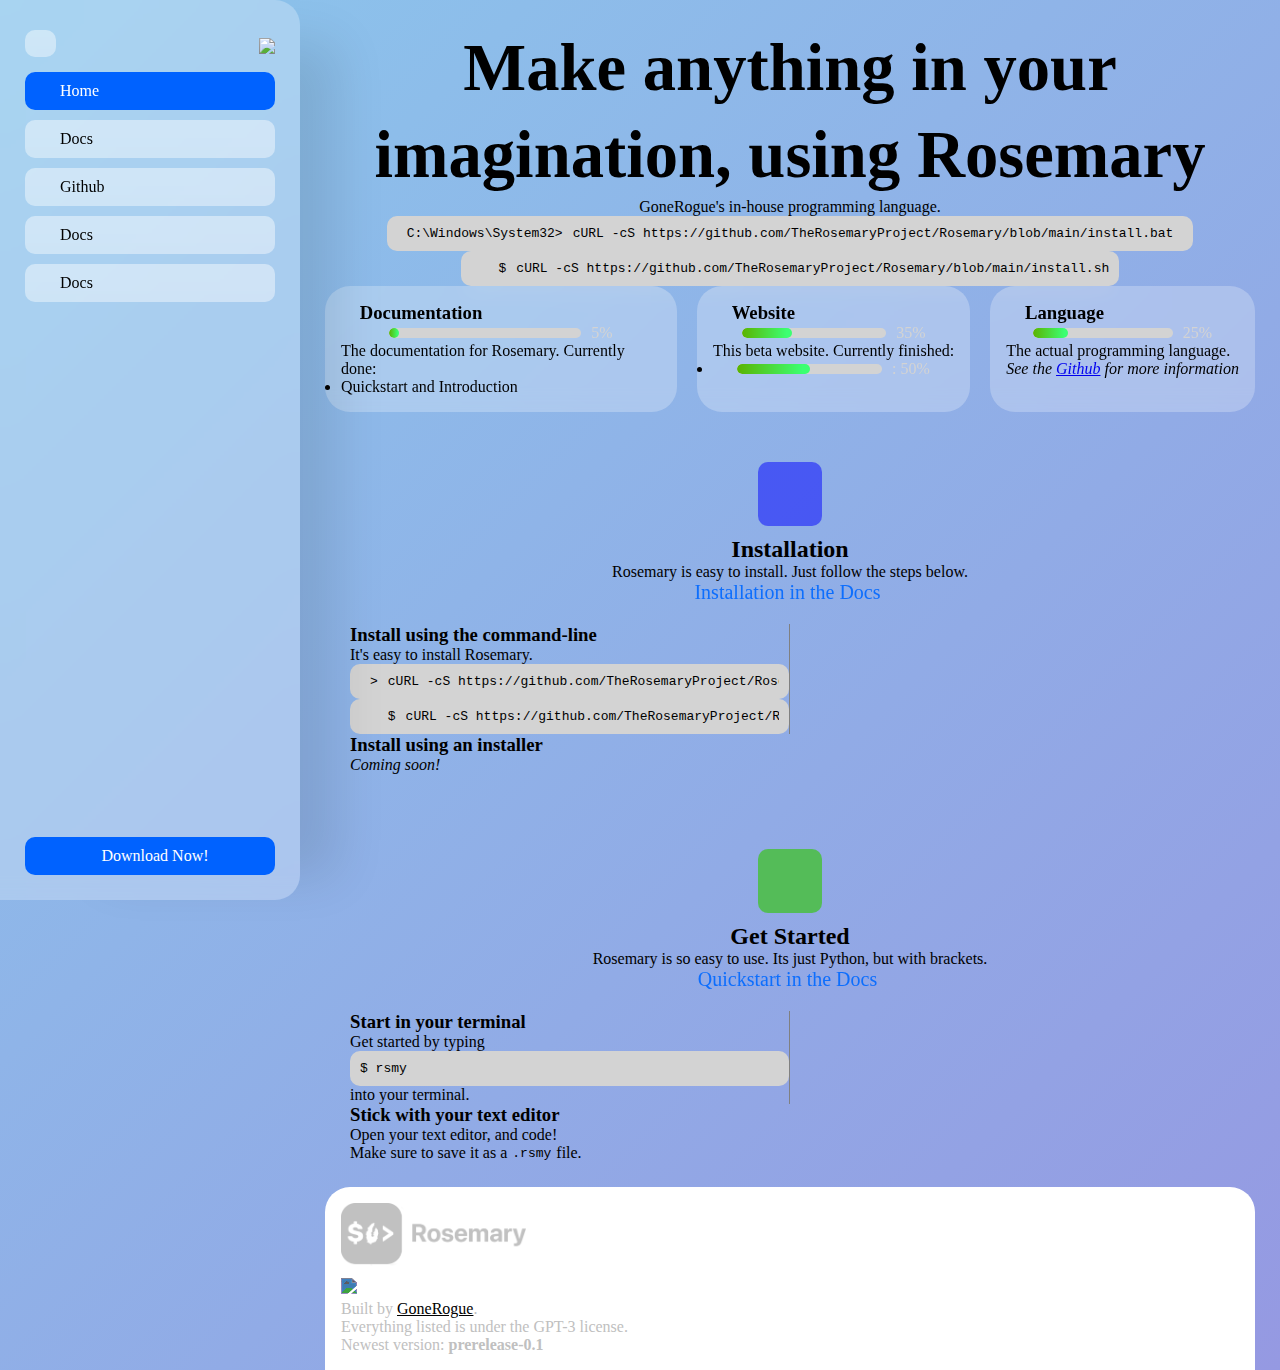
==== index.html @ 0853ffa3 "Make things portable and make docs index.html" ====
<!DOCTYPE html>
<html lang="en">
    <head>
        <title>RSMY Web Beta</title>
        <link href="https://cdn.jsdelivr.net/npm/bootstrap@5.3.0-alpha1/dist/css/bootstrap.min.css" rel="stylesheet" integrity="sha384-GLhlTQ8iRABdZLl6O3oVMWSktQOp6b7In1Zl3/Jr59b6EGGoI1aFkw7cmDA6j6gD" crossorigin="anonymous">
        <script src="https://ajax.googleapis.com/ajax/libs/jquery/3.4.1/jquery.min.js"></script>
        <script src="https://cdnjs.cloudflare.com/ajax/libs/popper.js/1.16.0/umd/popper.min.js"></script>
        <script src="https://kit.fontawesome.com/049529442a.js" crossorigin="anonymous"></script>
        <script src="main.js"></script>
        <script src="https://cdn.jsdelivr.net/npm/bootstrap@5.3.0-alpha1/dist/js/bootstrap.bundle.min.js" integrity="sha384-w76AqPfDkMBDXo30jS1Sgez6pr3x5MlQ1ZAGC+nuZB+EYdgRZgiwxhTBTkF7CXvN" crossorigin="anonymous"></script>
        <meta name="viewport" content="width=device-width, initial-scale=1">
        <link rel="stylesheet" href="style.css">
    </head>
    <body>
        <div class="topnav acrylic">
            <h2>Rosemary</h2>
            <div class="topnav-tray">
                <a class="nav-button acrylic active topnav-button" href="/">
                    <i class="fa-solid fa-house"></i>
                </a>
                <a class="nav-button acrylic topnav-button" href="/docs-html/index.html">
                    <i class="fa-solid fa-book"></i>
                </a>
                <a class="nav-button acrylic topnav-button">
                    <i class="fa-solid fa-book"></i>
                </a>
                <a class="nav-button acrylic topnav-button">
                    <i class="fa-solid fa-book"></i>
                </a>
                <a class="nav-button acrylic topnav-button">
                    <i class="fa-solid fa-book"></i>
                </a>
            </div>
        </div>
        <div class="sidenav acrylic">
            <div class="sidenav-cont">
                <img class="rsmy-favicon" src="favicon.png">
                <div style="display: flex; justify-content: space-between; align-items: center;">
                    <div class="nav-button acrylic menu-button" onclick="hideMenu();">
                        <i class="fa-solid fa-bars"></i>
                    </div>
                    <h1 class="rsmy-title" style="margin-bottom: 0;"><img src="logo.png" style="height: 64px;"></h1>
                </div>
                <a class="nav-button acrylic active" href="/">
                    <i class="fa-solid fa-house"></i><span class="text">Home</span>
                </a>
                <a class="nav-button acrylic docs-button">
                    <i class="fa-solid fa-book"></i><span class="text">Docs</span>
                </a>
                <a class="nav-button acrylic" src="https://github.com/TheRosemaryProject">
                    <i class="fa-brands fa-github"></i><span class="text">Github</span>
                </a>
                <a class="nav-button acrylic">
                    <i class="fa-solid fa-house"></i><span class="text">Docs</span>
                </a>
                <a class="nav-button acrylic">
                    <i class="fa-solid fa-house"></i><span class="text">Docs</span>
                </a>
            </div>

            <a class="nav-button active text-center download-button">
                <i class="fa-duotone fa-arrow-down-to-line"></i><span class="text">Download Now!</span>
            </a>
        </div>
        <div class="main">
            <div class="container" style="height: 100%; width: 100%; ">
                <div class="main-top">
                    <h1 class="text-center mb-3 fw-semibold" style="font-size: calc(1.525rem + 3.3vw); line-height: 1.3;">Make anything in your imagination, using Rosemary</h1>
                    <p class="text-center lead mb-4">GoneRogue's in-house programming language.</p>
                    <b class="not-supported">Your device is not supported. We support Linux, Windows and macOS.</b>
                    <b class="android">You are on Android. Rosemary does not work on Android.</b>
                    <b class="ios">You are on iOS. Try installing <a href="https://apps.apple.com/us/app/ish-shell/id1436902243">iSH</a> to run Rosemary. Install Rosemary on iSH by running the command below.</b>
                    <pre class="windows" style="gap: 0;"><i class="fa-brands fa-windows" style="margin-right: 10px;"></i> <span class="win-code-prefix">C:\Windows\System32</span>><code style="margin: 0 10px;">cURL -cS https://github.com/TheRosemaryProject/Rosemary/blob/main/install.bat</code></pre>
                    <pre class="unix"><i class="fa-brands fa-apple"></i><i class="fa-brands fa-linux"></i> $<code>cURL -cS https://github.com/TheRosemaryProject/Rosemary/blob/main/install.sh</code></pre>

                    <div class="progress-catalog">
                        <div class="progress-item acrylic">
                            <div class="progress-container">
                                <div class="progress-box">
                                    <h3>Documentation</h3>
                                    <div class="progress-bar-container">
                                        <div class="progress-bar">
                                            <div class="progress-complete progress-docs" style="width: 5%;"></div>
                                        </div>
                                        <span>5%</span>
                                    </div>
                                    <p>The documentation for Rosemary. Currently done:</p>
                                    <ul>
                                        <li><p>Quickstart and Introduction</p></li>
                                    </ul>
                                </div>
                            </div>
                        </div>
                        <div class="progress-item acrylic">
                            <div class="progress-container">
                                <div class="progress-box">
                                    <h3>Website</h3>
                                    <div class="progress-bar-container">
                                        <div class="progress-bar">
                                            <div class="progress-complete progress-docs" style="width: 35%;"></div>
                                        </div>
                                        <span>35%</span>
                                    </div>
                                    <p>This beta website. Currently finished:</p>
                                    <ul>
                                        <li>
                                            <div class="progress-bar-container">
                                                <div class="progress-bar">
                                                    <div class="progress-complete progress-docs" style="width: 50%;"></div>
                                                </div>
                                                <span><i class="fa-solid fa-house"></i>: 50%</span>
                                            </div>
                                        </li>
                                    </ul>
                                </div>
                            </div>
                        </div>
                        <div class="progress-item acrylic">
                            <div class="progress-container">
                                <div class="progress-box">
                                    <h3>Language</h3>
                                    <div class="progress-bar-container">
                                        <div class="progress-bar">
                                            <div class="progress-complete progress-docs" style="width: 25%;"></div>
                                        </div>
                                        <span>25%</span>
                                    </div>
                                    <p>The actual programming language.</p>
                                    <em>See the <a href="https://github.com/TheRosemaryProject/Rosemary">Github</a> for more information</em>
                                </div>
                            </div>
                        </div>
                    </div>
                </div>
                <div class="row" style="margin-top: 25px; padding: 25px;">
                    <div class="container text-center flex-center flex-column" style="margin-bottom: 20px;">
                        <div class="icon-container" style="background: rgba(0, 0, 255, var(--rsmy-logo-bg-opacity)); color: rgb(255, 255, 255);">
                            <i class="fa-duotone fa-folder-arrow-down"></i>   
                        </div>
                        <h2>Installation</h2>
                        <p>Rosemary is easy to install. Just follow the steps below.</p>
                        <a href="#" class="icon-link fw-semibold justify-content-center ps-md-4">Installation in the Docs    <i class="fa-solid fa-arrow-right icon-link-arrow"></i></a>
                    </div>
                    <div class="col-sm border-right">
                        <h2><i class="fa-regular fa-square-terminal"></i></h2>
                        <h3>Install using the command-line</h3>
                        <p>It's easy to install Rosemary.</p>
                        <pre><i class="fa-brands fa-windows"></i>><code>cURL -cS https://github.com/TheRosemaryProject/Rosemary/blob/main/install.bat</code></pre>
                        <pre><i class="fa-brands fa-apple"></i><i class="fa-brands fa-linux"></i> $<code>cURL -cS https://github.com/TheRosemaryProject/Rosemary/blob/main/install.sh</code></pre>
                    </div>
                    <div class="col-sm">
                        <h2><i class="fa-light fa-box-archive"></i></h2>
                        <h3>Install using an installer</h3>
                        <em>Coming soon!</em>
                    </div>
                </div>
                <div class="row" style="margin-top: 25px; padding: 25px;">
                    <div class="container text-center flex-center flex-column" style="margin-bottom: 20px;">
                        <div class="icon-container" style="background: rgba(69, 193, 53, calc(var(--rsmy-logo-bg-opacity) + 0.3)); color: rgb(255, 255, 255);">
                            <i class="fa-duotone fa-rectangle-code"></i>
                        </div>
                        <h2>Get Started</h2>
                        <p>Rosemary is so easy to use. Its just Python, but with brackets.</p>
                        <a href="#" class="icon-link fw-semibold justify-content-center ps-md-4">Quickstart in the Docs    <i class="fa-solid fa-arrow-right icon-link-arrow"></i></a>
                    </div>
                    <div class="col-sm border-right">
                        <h2><i class="fa-regular fa-square-terminal"></i></h2>
                        <h3>Start in your terminal</h3>
                        <p>Get started by typing <pre style="display: flex; justify-content: space-between;"><div style="display: flex;">$ <code>rsmy</code></div></pre> into your terminal.</p>
                        
                    </div>
                    <div class="col-sm">
                        <h2><i class="fa-solid fa-text-size"></i></h2>
                        <h3>Stick with your text editor</h3>
                        <p>Open your text editor, and code!</p>
                        <p style="display: flex; gap: 5px;">Make sure to save it as a <code style="dipslay: flex;">.rsmy</code> file.</p>
                    </div>
                </div>
                <footer class="rsmy-footer">
                    <div class="row footer-row" style="justify-content: space-between; width: 100%;">
                        <h2><a href="#"><img src="logo_greyscale.png" style="height: 64px; filter: invert(83%) sepia(1%) saturate(7426%) hue-rotate(200deg) brightness(129%) contrast(51%);"></a></h2>
                        <h2><a href="https://github.com/GoneRogueProductions"><img src="https://gonerogue.ml/safari-pinned-tab.svg" style="height: 64px; filter: invert(83%) sepia(1%) saturate(7426%) hue-rotate(200deg) brightness(129%) contrast(51%);"></a></h2>
                    </div>
                    <div class="row footer-row">
                        <div class="col-sm">
                            <p>Built by <a href="https://github.com/GoneRogueProductions">GoneRogue</a>.</p>
                            <p>Everything listed is under the GPT-3 license.</p>
                            <p>Newest version: <b>prerelease-0.1</b></p>
                        </div>
                    </div>
                </footer>
            </div>
        </div>

    </body>
</html>
---- style.css ----
:root {
    --rsmy-logo-bg-opacity: 0.5;
}

*,
*::after,
*::before {
    box-sizing: border-box;
}
code,pre {
    display: flex;
    align-items: center;
    justify-content: left;
    text-align:left;
    overflow:auto;
    max-width:100%;
}


.code-copy {

    font-size: 0.9rem;
    padding: 0.4rem;
    background-color: #cdcdcd;

    border: 1px solid lightgray;
    border-radius: 5px;
    transition: 0.2s;
}

.code-copy:hover {
    cursor: pointer;
    border: 1.5px solid lightgray;
}

body {
    object-fit: cover;
}

.sidenav {
    display: flex;
    position: fixed;
    padding: 25px;
    width: 300px;
    flex-direction: column;
    justify-content: space-between;
    background: rgb(240,240,240,0.8);
    border-radius: 0 25px 25px 0;
    box-shadow: 70px 10px 47px -33px rgba(0,0,0,0.1);
    transition: 0.2s;
    top: 0;
    left: 0;
    height: 100%;
    justify-content: space-between;

}

.sidenav-cont {
    display: flex;
    flex-direction: column;
    gap: 10px;
    width: 100%;
}
html,body {
    min-height: 100%;
    min-width: 100%;
}
* {
    box-sizing: border-box;
    margin: 0;
    padding: 0;
}

.nav-button {
    display: flex;
    gap: 10px;
    align-items: center;
    cursor: pointer;
    justify-content: left;
    border-radius: 10px;
    padding: 10px 25px;
    transition: 0.3s;
    width: 100%;
    background: white;
    color: black;
    text-decoration: none;
    overflow: hidden;
}

a.active,
div.active {
    background: rgb(0, 98, 255);
    color: white;
}

.nav-button:hover {
    box-shadow: 0 10px 30px rgba(0, 0, 0, 0.1), 0 1px 8px rgba(0, 0, 0, 0.2);
}
a.nav-button:active {
    box-shadow: none;
}

/* Microsoft Acrylic Effect */
.acrylic {
    /* Parent background + Gaussian blur */
    backdrop-filter: blur(10px);
    -webkit-backdrop-filter: blur(10px); /* Safari */
  
    /* Exclusion blend */
    background-blend-mode: exclusion;
  
    /* Color/tint overlay + Opacity */
    background: white;
    background: rgba(255, 255, 255, .25);
  
    /* Tiled noise texture 
    background-image: url([data-uri]);
    */
  }
  .text-center {
    justify-content: center;
  }

  .main {
    padding: 25px;
    padding-left: 325px;
    position: absolute;
    top: 0;
    left: 0;
    right: 0;
    height: auto;
    background-image: linear-gradient(135deg, rgb(139, 198, 236) 0%, rgb(149, 153, 226) 100%);
    padding-bottom: 0;
  }

  .main-top {
    display: flex;
    flex-direction: column;
    justify-content: center;
    align-items: center;
    text-align: center;
    width: 100%;
    height: 100%;
  }
  pre {
    background: lightgrey;
    border-radius: 10px;
    padding: 10px;
    color: black;
    overflow: initial;
    display: flex;
    gap: 10px;
  }
  .topnav {
    display: none;
  }

  .topnav,
  .sidenav {
    z-index: 2;
  }
  @media (prefers-color-scheme: dark) {
    body {
        background: darkslategray;
        color: white;
    }
    pre {
        color: white;
        background: darkslategray;
    }
    .code-copy {
        border: 1px solid gray;
        background: darkslategray;
        color: gray;
    }
    .main {
        background-image: linear-gradient(135deg, rgb(13, 42, 60) 0%, rgb(73, 75, 125) 100%);
    }

    .icon-link {
        color: rgb(110,168,254);
    }
    .icon-link:hover {
        color: rgba(158,197,254);
    }
    :root {
        --rsmy-logo-bg-opacity: 0.2;
    }
  }
  @media (max-width: 579px) {
    .main {
        padding-left: 25px;
        padding-top: 150px;
    }
    .sidenav {
        display: none;
    }
    .topnav {
        display: flex;
    }
    a.nav-button:active {
        box-shadow: 0 10px 30px rgba(0, 0, 0, 0.1), 0 1px 8px rgba(0, 0, 0, 0.2);
    }
  }
  @media (max-width: 720px) {
    .win-code-prefix {
        display: none;
    }
  }

  @media (max-height: 450px) {
    .sidenav {
        gap: 5px;
    }
  }
  @media (max-height: 400px) {
    .sidenav-cont h1 {
        font-size: 1.5rem;
        margin-bottom: 0;
    }
    .nav-button {
        padding: 5px 12.5px;
    }
  }
  @media (max-height: 330px) {
    .main {
        padding-left: 0;
    }
    .sidenav {
        display: none;
    }
    .topnav {
        display: flex;
    }
  }

  .topnav {
    border-radius: 10px;
    flex-direction: column;
    justify-content: center;
    align-content: center;
    text-align: center;
    padding: 20px 20px 20px 12px;
    position: fixed;
    top: 0;
    left: 0;
    right: 0;
    margin: 10px;
    box-shadow: 0 10px 30px rgba(0, 0, 0, 0.1), 0 1px 8px rgba(0, 0, 0, 0.2);
  }
  .topnav-tray {
    display: grid;
    grid-template-columns: auto auto auto auto auto;
    gap: 5px;
    justify-content: space-between;
    align-content: center;
    text-align: center;
  }

  .topnav-button {
    width: auto;
    height: auto;
    padding: 1.5vh 1.75vh!important;
  }
  .rsmy-favicon {
    display: none;
  }
  .menu-button {
    padding: 1.5vh 1.7vh!important;
    width: auto;
  }
  .mobile,
  .not-supported {
    display: none;
  }

  .flex-center {
    display: flex;
    justify-content: center;
    align-items: center;
  }
  .flex-column {
    flex-direction: column;
  }

  .icon-container {
    border-radius: 10px;
    font-size:calc(1.375rem + 1.5vw)!important;
    aspect-ratio: 1 / 1;
    width: 4rem;
    height: 4rem;
    display: flex;
    justify-content: center;
    align-items: center;
    margin-bottom: 10px;
  }

  .icon-link {
    display: flex;
    align-items: center;
    -webkit-backface-visibility: hidden;
    backface-visibility: hidden;
    color: rgba(var(--bs-link-color-rgb),var(--bs-link-opacity,1));
    transition: 0.2s;
    color: rgb(13,110,253);
    text-decoration: none;
    font-size: 20px;
    padding-left: 0!important;
    gap: 5px;
    text-decoration-color: rgba(13,110,253,0.5);
    text-decoration-color: rgba(13,110,253,0.5);
    text-underline-offset: 0.5rem;
    -webkit-text-decoration-color: rgba(13,110,253,0.5);
  }
  .icon-link:hover {
    text-decoration: underline;
    color: rgb(10,88,202);
    gap: 10px;
  }
  .icon-link:hover > .icon-link-arrow {
    color: rgb(57, 133, 247);
  }

  .border-right {
    width: 50%;
  }
  @media (min-width: 1000px) {
    .border-right {
        border-right: 1px solid gray;
    }
  }
  @media (max-width: 999px) {
    .col-sm {
        width: 100%;
        flex: initial!important;
        padding: 12px;
    }
    .border-right {
        border-bottom: 1px solid gray;
        width: 100%;
    }
  }

  .rsmy-footer {
    background: white;
    color: silver;
    padding: 1rem;
    border-radius: 25px 25px 0 0;
  }
  .footer-row > * {
    width: auto;
  }
  .footer-row .col-sm p {
    margin: 0;
  }
  .footer-row .col-sm p a {
    color: black;
  }

  .android,
  .ios {
    display: none;
  }

  .progress-catalog {
    width:100%;
    display:grid;
    grid-template-columns: auto auto auto;
    gap: 20px;
  }
  .progress-item {
    padding: 1rem;
    border-radius: 25px;
    text-align: left;
  }
  .progress-box h3 {
    padding-left:1em;
  }
  @media (max-width: 1050px) {
    .progress-catalog {
        grid-template-columns: auto;
    }
  }
  /* Progress bar */
  .progress-bar-container {
    display: flex;
    gap: 10px;
    color: lightgray;
    justify-content: center;
    align-items: center;
}
.progress-bar {
    height: 10px;
    border-radius: 5px;
    width: 60%;
    background: lightgray;
    overflow: hidden;
}
.progress-complete {    
    background: rgb(70,139,0);
    background: linear-gradient(90deg, rgb(90, 179, 1) 0%, rgba(60,255,114,1) 90%);
    height: 10px;
    border-radius: 5px;
}
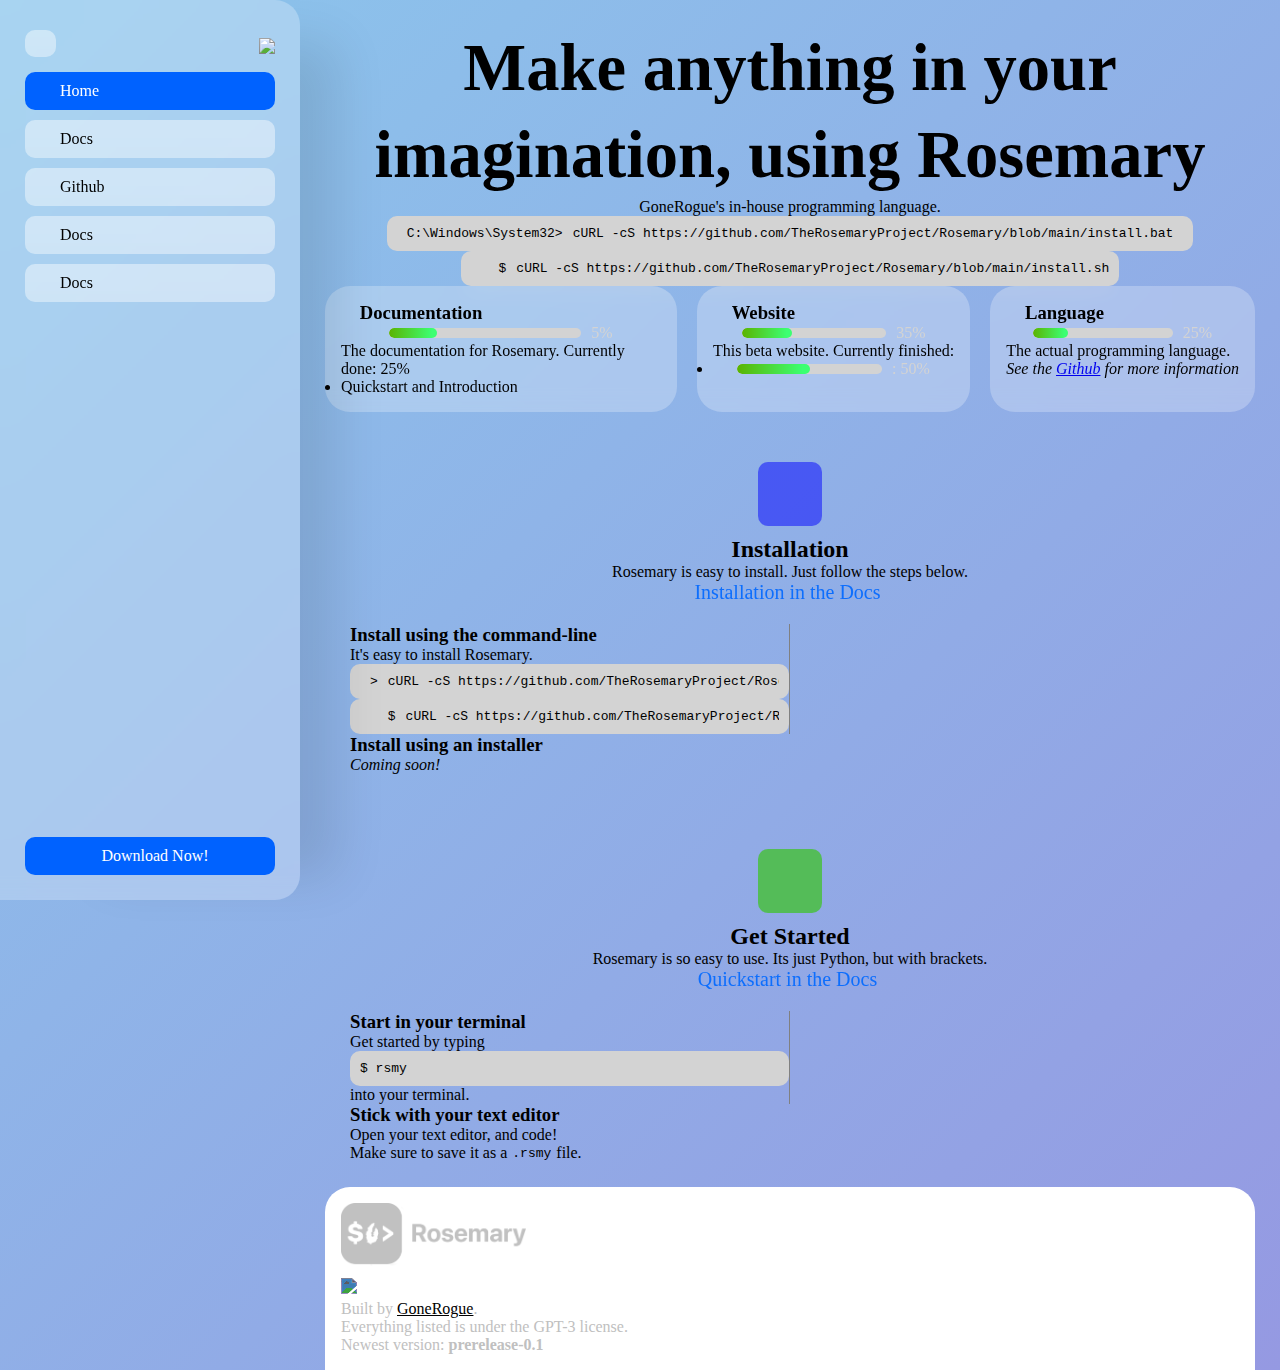
==== commit 13a7fd77: "Update index.html" ====
--- a/index.html
+++ b/index.html
@@ -44,7 +44,7 @@
                 <a class="nav-button acrylic active" href="/">
                     <i class="fa-solid fa-house"></i><span class="text">Home</span>
                 </a>
-                <a class="nav-button acrylic docs-button">
+                <a class="nav-button acrylic docs-button" href="/docs-html/index.html">
                     <i class="fa-solid fa-book"></i><span class="text">Docs</span>
                 </a>
                 <a class="nav-button acrylic" src="https://github.com/TheRosemaryProject">
@@ -80,11 +80,11 @@
                                     <h3>Documentation</h3>
                                     <div class="progress-bar-container">
                                         <div class="progress-bar">
-                                            <div class="progress-complete progress-docs" style="width: 5%;"></div>
+                                            <div class="progress-complete progress-docs" style="width: 25%;"></div>
                                         </div>
                                         <span>5%</span>
                                     </div>
-                                    <p>The documentation for Rosemary. Currently done:</p>
+                                    <p>The documentation for Rosemary. Currently done: 25%</p>
                                     <ul>
                                         <li><p>Quickstart and Introduction</p></li>
                                     </ul>
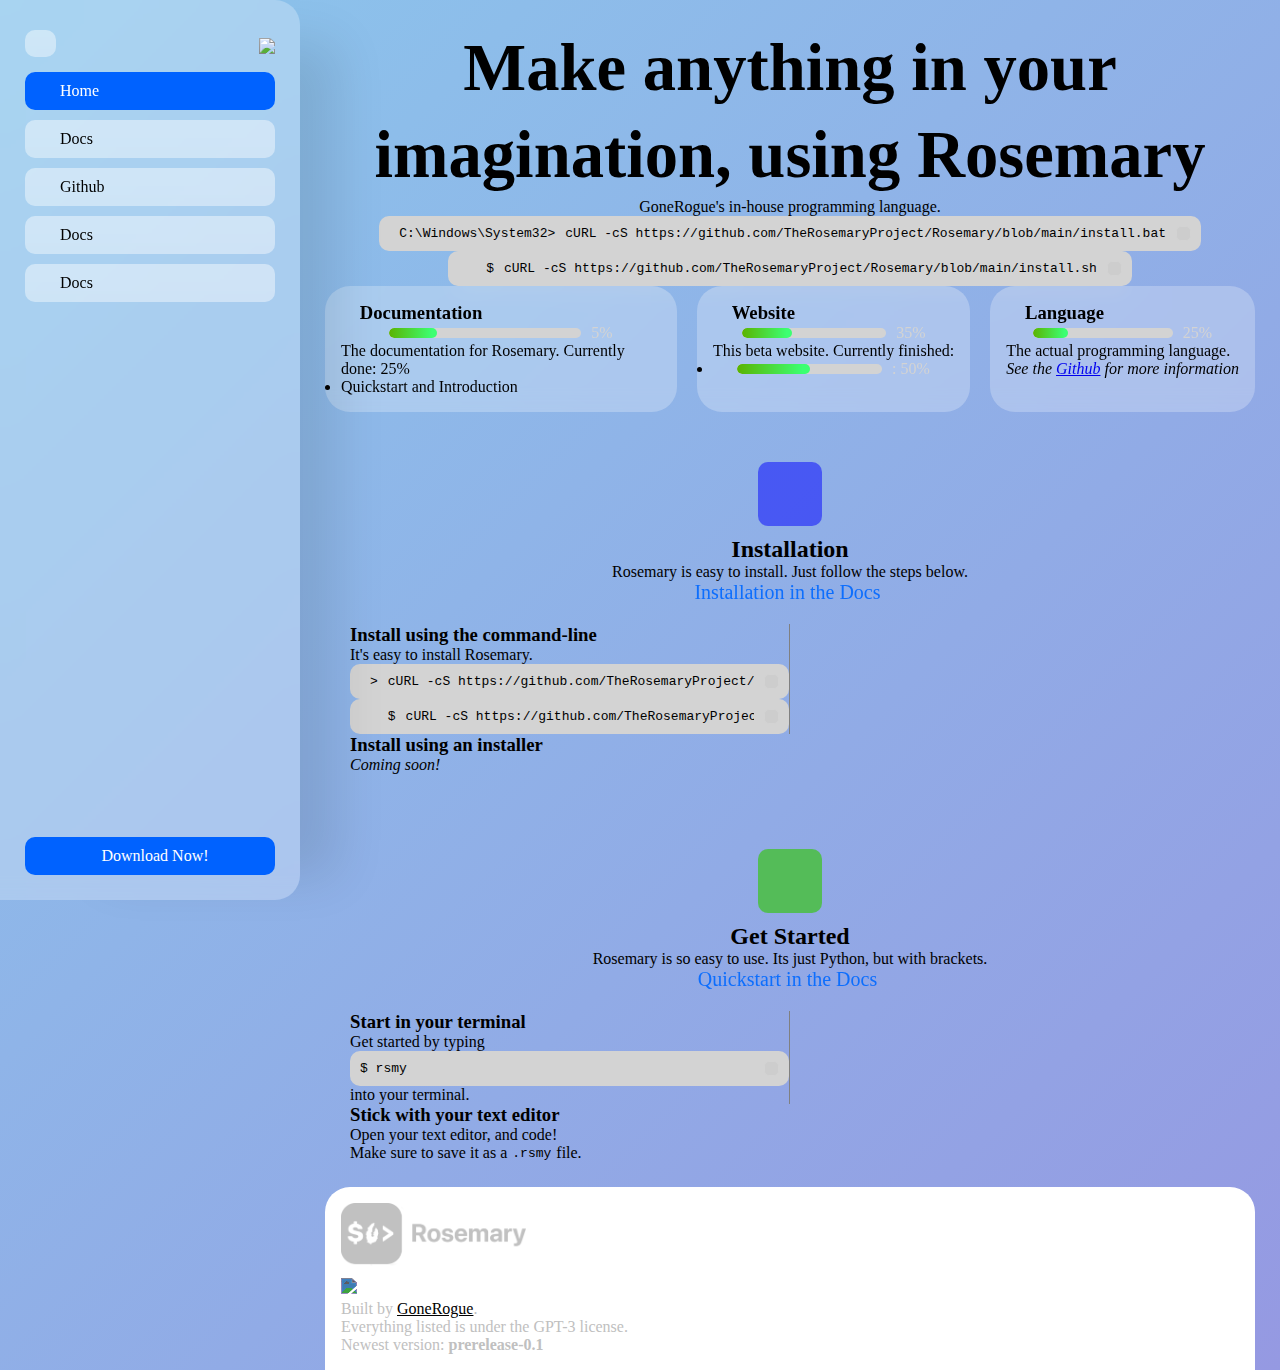
==== commit bf50d188: "Update index.html" ====
--- a/index.html
+++ b/index.html
@@ -6,7 +6,7 @@
         <script src="https://ajax.googleapis.com/ajax/libs/jquery/3.4.1/jquery.min.js"></script>
         <script src="https://cdnjs.cloudflare.com/ajax/libs/popper.js/1.16.0/umd/popper.min.js"></script>
         <script src="https://kit.fontawesome.com/049529442a.js" crossorigin="anonymous"></script>
-        <script src="main.js"></script>
+        <script src="/smooth-scroll.js"></script>
         <script src="https://cdn.jsdelivr.net/npm/bootstrap@5.3.0-alpha1/dist/js/bootstrap.bundle.min.js" integrity="sha384-w76AqPfDkMBDXo30jS1Sgez6pr3x5MlQ1ZAGC+nuZB+EYdgRZgiwxhTBTkF7CXvN" crossorigin="anonymous"></script>
         <meta name="viewport" content="width=device-width, initial-scale=1">
         <link rel="stylesheet" href="style.css">
@@ -191,6 +191,6 @@
                 </footer>
             </div>
         </div>
-
+        <script src="/main.js" defer></script>
     </body>
 </html>
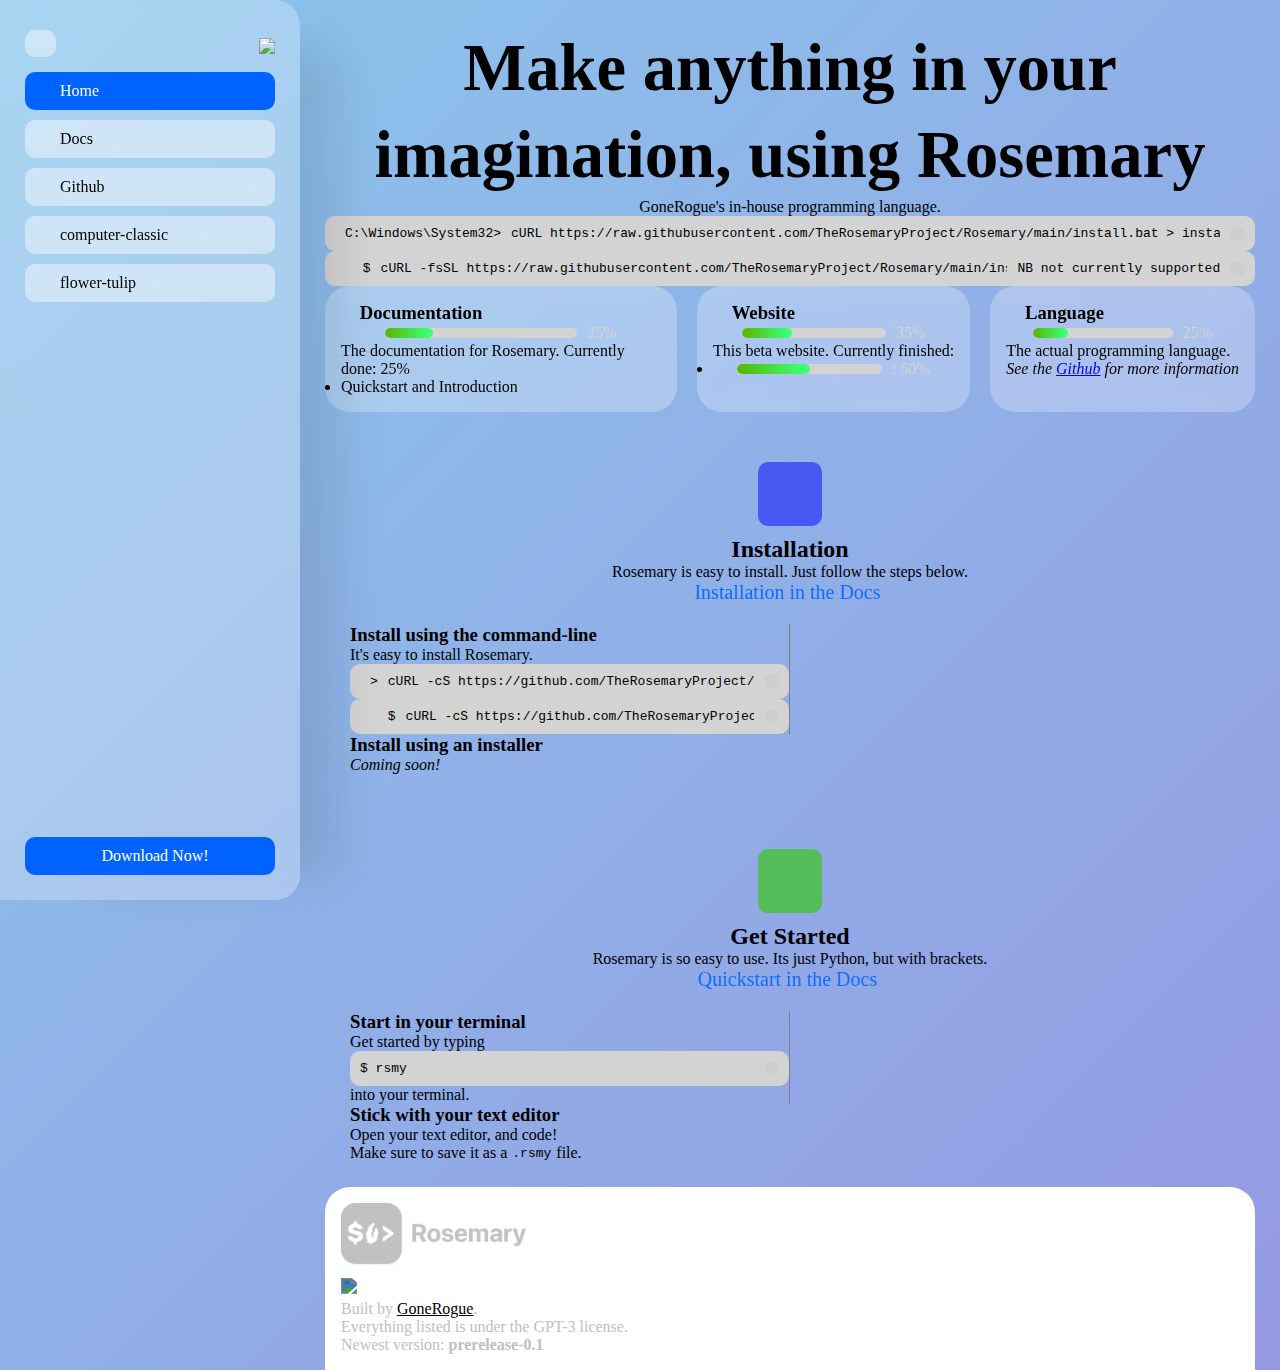
==== commit ff7b66b0: "Update index.html" ====
--- a/index.html
+++ b/index.html
@@ -6,7 +6,6 @@
         <script src="https://ajax.googleapis.com/ajax/libs/jquery/3.4.1/jquery.min.js"></script>
         <script src="https://cdnjs.cloudflare.com/ajax/libs/popper.js/1.16.0/umd/popper.min.js"></script>
         <script src="https://kit.fontawesome.com/049529442a.js" crossorigin="anonymous"></script>
-        <script src="/smooth-scroll.js"></script>
         <script src="https://cdn.jsdelivr.net/npm/bootstrap@5.3.0-alpha1/dist/js/bootstrap.bundle.min.js" integrity="sha384-w76AqPfDkMBDXo30jS1Sgez6pr3x5MlQ1ZAGC+nuZB+EYdgRZgiwxhTBTkF7CXvN" crossorigin="anonymous"></script>
         <meta name="viewport" content="width=device-width, initial-scale=1">
         <link rel="stylesheet" href="style.css">
@@ -16,19 +15,19 @@
             <h2>Rosemary</h2>
             <div class="topnav-tray">
                 <a class="nav-button acrylic active topnav-button" href="/">
-                    <i class="fa-solid fa-house"></i>
+                    <i class="fa-duotone fa-house"></i>
                 </a>
                 <a class="nav-button acrylic topnav-button" href="/docs-html/index.html">
-                    <i class="fa-solid fa-book"></i>
+                    <i class="fa-duotone fa-book"></i>
                 </a>
                 <a class="nav-button acrylic topnav-button">
-                    <i class="fa-solid fa-book"></i>
+                    <i class="fa-brands fa-github"></i>
                 </a>
                 <a class="nav-button acrylic topnav-button">
-                    <i class="fa-solid fa-book"></i>
+                    <i class="fa-duotone fa-computer-classic"></i>
                 </a>
                 <a class="nav-button acrylic topnav-button">
-                    <i class="fa-solid fa-book"></i>
+                    <i class="fa-duotone fa-flower-tulip"></i>
                 </a>
             </div>
         </div>
@@ -42,19 +41,19 @@
                     <h1 class="rsmy-title" style="margin-bottom: 0;"><img src="logo.png" style="height: 64px;"></h1>
                 </div>
                 <a class="nav-button acrylic active" href="/">
-                    <i class="fa-solid fa-house"></i><span class="text">Home</span>
+                    <i class="fa-duotone fa-house"></i><span class="text">Home</span>
                 </a>
                 <a class="nav-button acrylic docs-button" href="/docs-html/index.html">
-                    <i class="fa-solid fa-book"></i><span class="text">Docs</span>
+                    <i class="fa-duotone fa-book"></i><span class="text">Docs</span>
                 </a>
                 <a class="nav-button acrylic" src="https://github.com/TheRosemaryProject">
                     <i class="fa-brands fa-github"></i><span class="text">Github</span>
                 </a>
                 <a class="nav-button acrylic">
-                    <i class="fa-solid fa-house"></i><span class="text">Docs</span>
+                    <i class="fa-duotone fa-computer-classic"></i><span class="text">computer-classic</span>
                 </a>
                 <a class="nav-button acrylic">
-                    <i class="fa-solid fa-house"></i><span class="text">Docs</span>
+                    <i class="fa-duotone fa-flower-tulip"></i><span class="text">flower-tulip</span>
                 </a>
             </div>
 
@@ -68,10 +67,10 @@
                     <h1 class="text-center mb-3 fw-semibold" style="font-size: calc(1.525rem + 3.3vw); line-height: 1.3;">Make anything in your imagination, using Rosemary</h1>
                     <p class="text-center lead mb-4">GoneRogue's in-house programming language.</p>
                     <b class="not-supported">Your device is not supported. We support Linux, Windows and macOS.</b>
-                    <b class="android">You are on Android. Rosemary does not work on Android.</b>
+                    <b class="android">You are on Android. Try Termux or a similar terminal emulator, then follow the commands for a Unix-based operating system.</b>
                     <b class="ios">You are on iOS. Try installing <a href="https://apps.apple.com/us/app/ish-shell/id1436902243">iSH</a> to run Rosemary. Install Rosemary on iSH by running the command below.</b>
-                    <pre class="windows" style="gap: 0;"><i class="fa-brands fa-windows" style="margin-right: 10px;"></i> <span class="win-code-prefix">C:\Windows\System32</span>><code style="margin: 0 10px;">cURL -cS https://github.com/TheRosemaryProject/Rosemary/blob/main/install.bat</code></pre>
-                    <pre class="unix"><i class="fa-brands fa-apple"></i><i class="fa-brands fa-linux"></i> $<code>cURL -cS https://github.com/TheRosemaryProject/Rosemary/blob/main/install.sh</code></pre>
+                    <pre class="windows" style="gap: 0;"><i class="fa-brands fa-windows" style="margin-right: 10px;"></i> <span class="win-code-prefix">C:\Windows\System32</span>><code style="margin: 0 10px;">cURL https://raw.githubusercontent.com/TheRosemaryProject/Rosemary/main/install.bat > install.bat;.\install</code></pre>
+                    <pre class="unix"><i class="fa-brands fa-apple"></i><i class="fa-brands fa-linux"></i> $<code>cURL -fsSL https://raw.githubusercontent.com/TheRosemaryProject/Rosemary/main/install.sh</code>NB not currently supported</pre>
 
                     <div class="progress-catalog">
                         <div class="progress-item acrylic">
@@ -82,7 +81,7 @@
                                         <div class="progress-bar">
                                             <div class="progress-complete progress-docs" style="width: 25%;"></div>
                                         </div>
-                                        <span>5%</span>
+                                        <span>25%</span>
                                     </div>
                                     <p>The documentation for Rosemary. Currently done: 25%</p>
                                     <ul>
@@ -142,14 +141,14 @@
                         <a href="#" class="icon-link fw-semibold justify-content-center ps-md-4">Installation in the Docs    <i class="fa-solid fa-arrow-right icon-link-arrow"></i></a>
                     </div>
                     <div class="col-sm border-right">
-                        <h2><i class="fa-regular fa-square-terminal"></i></h2>
+                        <h2><i class="fa-duotone fa-square-terminal"></i></h2>
                         <h3>Install using the command-line</h3>
                         <p>It's easy to install Rosemary.</p>
                         <pre><i class="fa-brands fa-windows"></i>><code>cURL -cS https://github.com/TheRosemaryProject/Rosemary/blob/main/install.bat</code></pre>
                         <pre><i class="fa-brands fa-apple"></i><i class="fa-brands fa-linux"></i> $<code>cURL -cS https://github.com/TheRosemaryProject/Rosemary/blob/main/install.sh</code></pre>
                     </div>
                     <div class="col-sm">
-                        <h2><i class="fa-light fa-box-archive"></i></h2>
+                        <h2><i class="fa-duotone fa-box-archive"></i></h2>
                         <h3>Install using an installer</h3>
                         <em>Coming soon!</em>
                     </div>
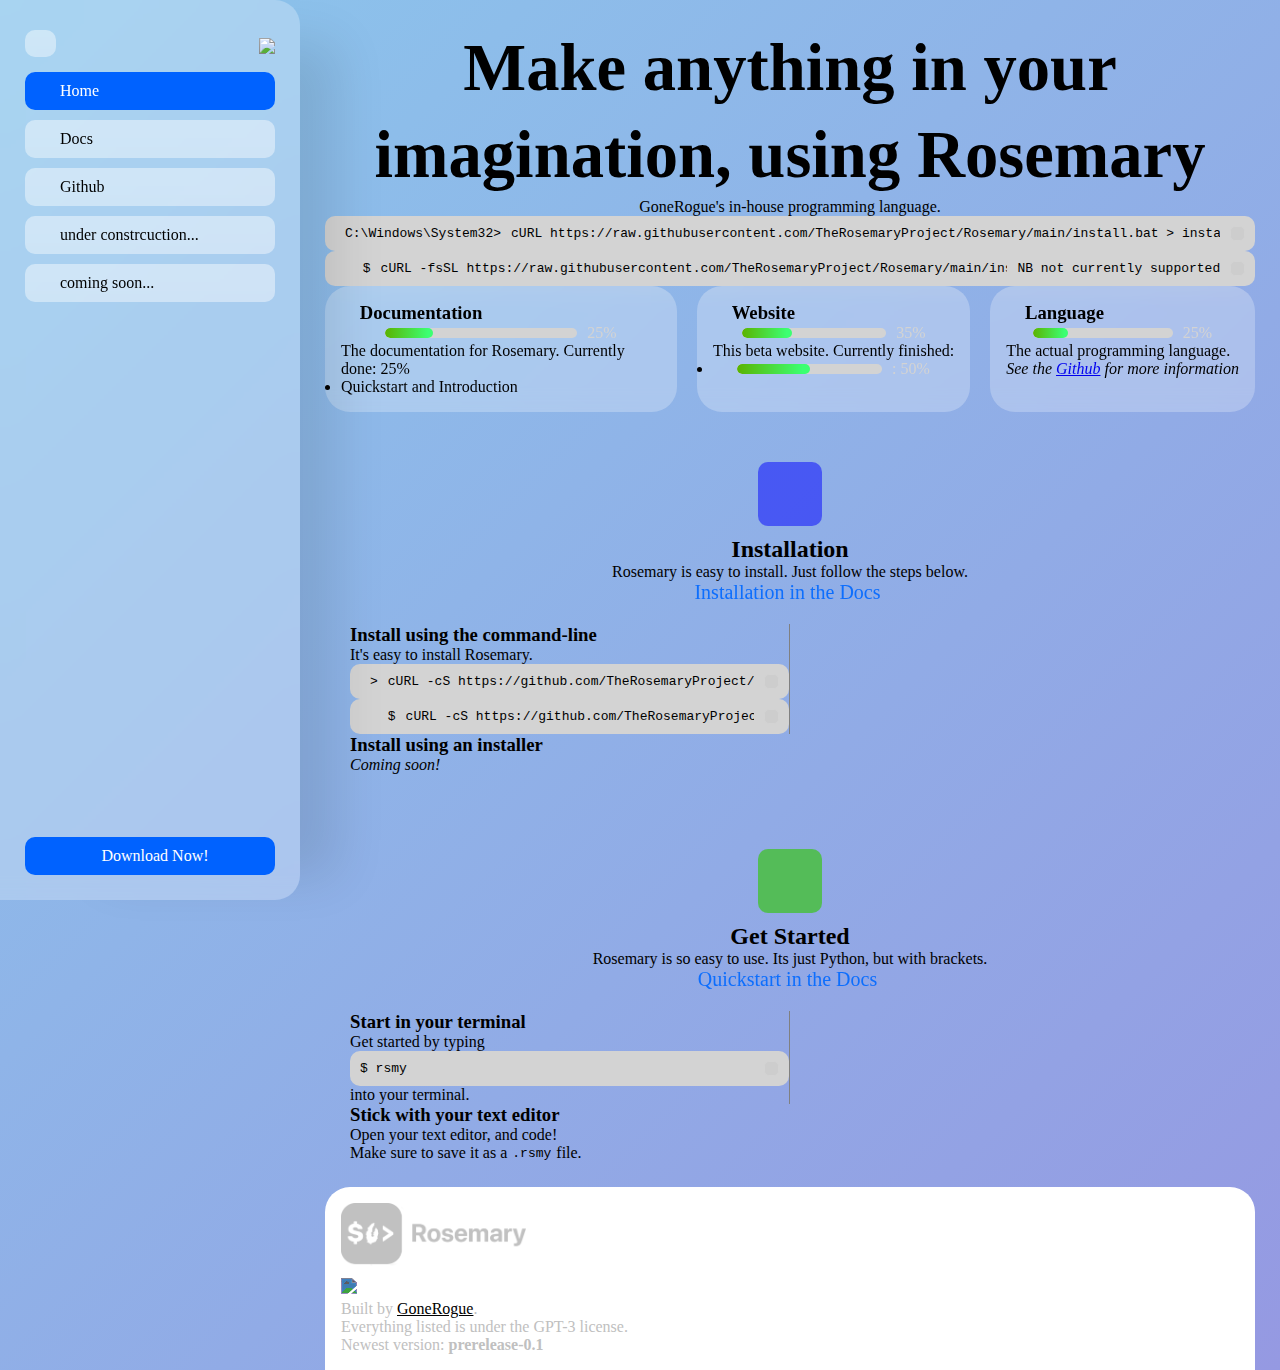
==== commit 12be6612: "Update index.html" ====
--- a/index.html
+++ b/index.html
@@ -24,10 +24,10 @@
                     <i class="fa-brands fa-github"></i>
                 </a>
                 <a class="nav-button acrylic topnav-button">
-                    <i class="fa-duotone fa-computer-classic"></i>
+                    <i class="fa-duotone fa-space-station-moon-construction"></i>
                 </a>
                 <a class="nav-button acrylic topnav-button">
-                    <i class="fa-duotone fa-flower-tulip"></i>
+                    <i class="fa-duotone fa-business-time"></i>
                 </a>
             </div>
         </div>
@@ -50,10 +50,10 @@
                     <i class="fa-brands fa-github"></i><span class="text">Github</span>
                 </a>
                 <a class="nav-button acrylic">
-                    <i class="fa-duotone fa-computer-classic"></i><span class="text">computer-classic</span>
+                    <i class="fa-duotone fa-space-station-moon-construction"></i><span class="text">under constrcuction...</span>
                 </a>
                 <a class="nav-button acrylic">
-                    <i class="fa-duotone fa-flower-tulip"></i><span class="text">flower-tulip</span>
+                    <i class="fa-duotone fa-business-time"></i><span class="text">coming soon...</span>
                 </a>
             </div>
 
@@ -163,13 +163,13 @@
                         <a href="#" class="icon-link fw-semibold justify-content-center ps-md-4">Quickstart in the Docs    <i class="fa-solid fa-arrow-right icon-link-arrow"></i></a>
                     </div>
                     <div class="col-sm border-right">
-                        <h2><i class="fa-regular fa-square-terminal"></i></h2>
+                        <h2><i class="fa-duotone fa-square-terminal"></i></h2>
                         <h3>Start in your terminal</h3>
                         <p>Get started by typing <pre style="display: flex; justify-content: space-between;"><div style="display: flex;">$ <code>rsmy</code></div></pre> into your terminal.</p>
                         
                     </div>
                     <div class="col-sm">
-                        <h2><i class="fa-solid fa-text-size"></i></h2>
+                        <h2><i class="fa-duotone fa-text-size"></i></h2>
                         <h3>Stick with your text editor</h3>
                         <p>Open your text editor, and code!</p>
                         <p style="display: flex; gap: 5px;">Make sure to save it as a <code style="dipslay: flex;">.rsmy</code> file.</p>
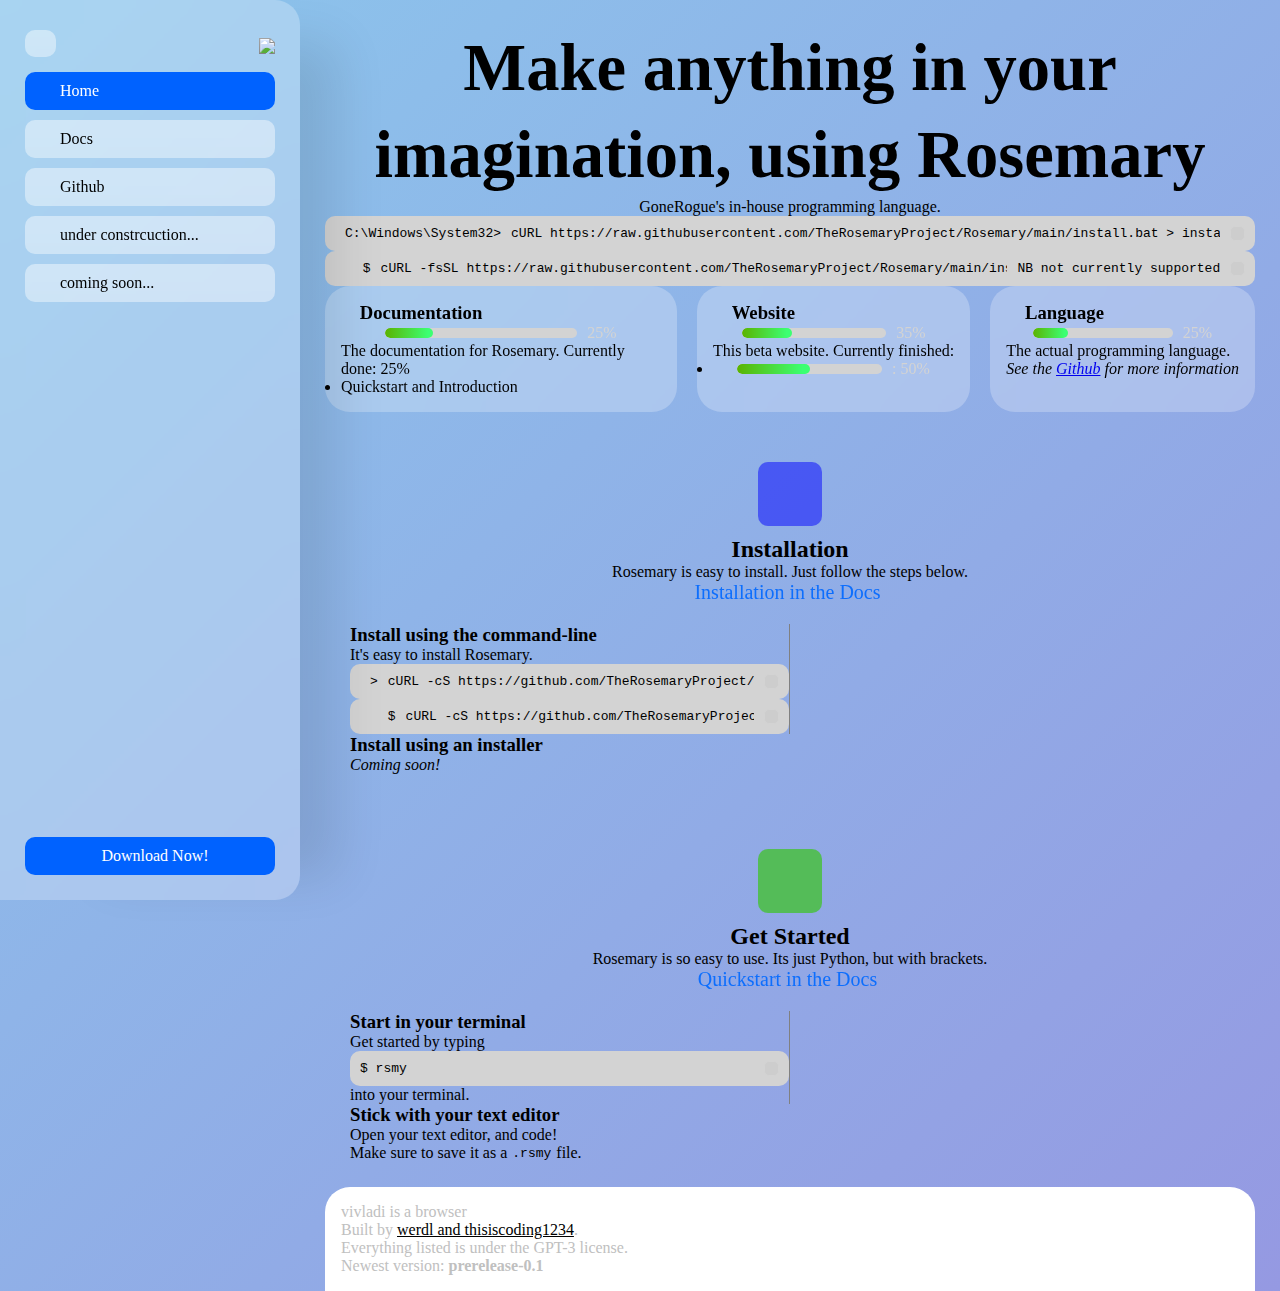
==== commit 4bcf6c30: "Update index.html" ====
--- a/index.html
+++ b/index.html
@@ -20,7 +20,7 @@
                 <a class="nav-button acrylic topnav-button" href="/docs-html/index.html">
                     <i class="fa-duotone fa-book"></i>
                 </a>
-                <a class="nav-button acrylic topnav-button">
+                <a class="nav-button acrylic topnav-button" href="https://github.com/TheRosemaryProject">
                     <i class="fa-brands fa-github"></i>
                 </a>
                 <a class="nav-button acrylic topnav-button">
@@ -46,7 +46,7 @@
                 <a class="nav-button acrylic docs-button" href="/docs-html/index.html">
                     <i class="fa-duotone fa-book"></i><span class="text">Docs</span>
                 </a>
-                <a class="nav-button acrylic" src="https://github.com/TheRosemaryProject">
+                <a class="nav-button acrylic" href="https://github.com/TheRosemaryProject">
                     <i class="fa-brands fa-github"></i><span class="text">Github</span>
                 </a>
                 <a class="nav-button acrylic">
@@ -177,12 +177,11 @@
                 </div>
                 <footer class="rsmy-footer">
                     <div class="row footer-row" style="justify-content: space-between; width: 100%;">
-                        <h2><a href="#"><img src="logo_greyscale.png" style="height: 64px; filter: invert(83%) sepia(1%) saturate(7426%) hue-rotate(200deg) brightness(129%) contrast(51%);"></a></h2>
-                        <h2><a href="https://github.com/GoneRogueProductions"><img src="https://gonerogue.ml/safari-pinned-tab.svg" style="height: 64px; filter: invert(83%) sepia(1%) saturate(7426%) hue-rotate(200deg) brightness(129%) contrast(51%);"></a></h2>
+                    <p>vivladi is a browser</p>
                     </div>
                     <div class="row footer-row">
                         <div class="col-sm">
-                            <p>Built by <a href="https://github.com/GoneRogueProductions">GoneRogue</a>.</p>
+                            <p>Built by <a href="https://github.com/werdl/Rosemary">werdl and thisiscoding1234</a>.</p>
                             <p>Everything listed is under the GPT-3 license.</p>
                             <p>Newest version: <b>prerelease-0.1</b></p>
                         </div>
